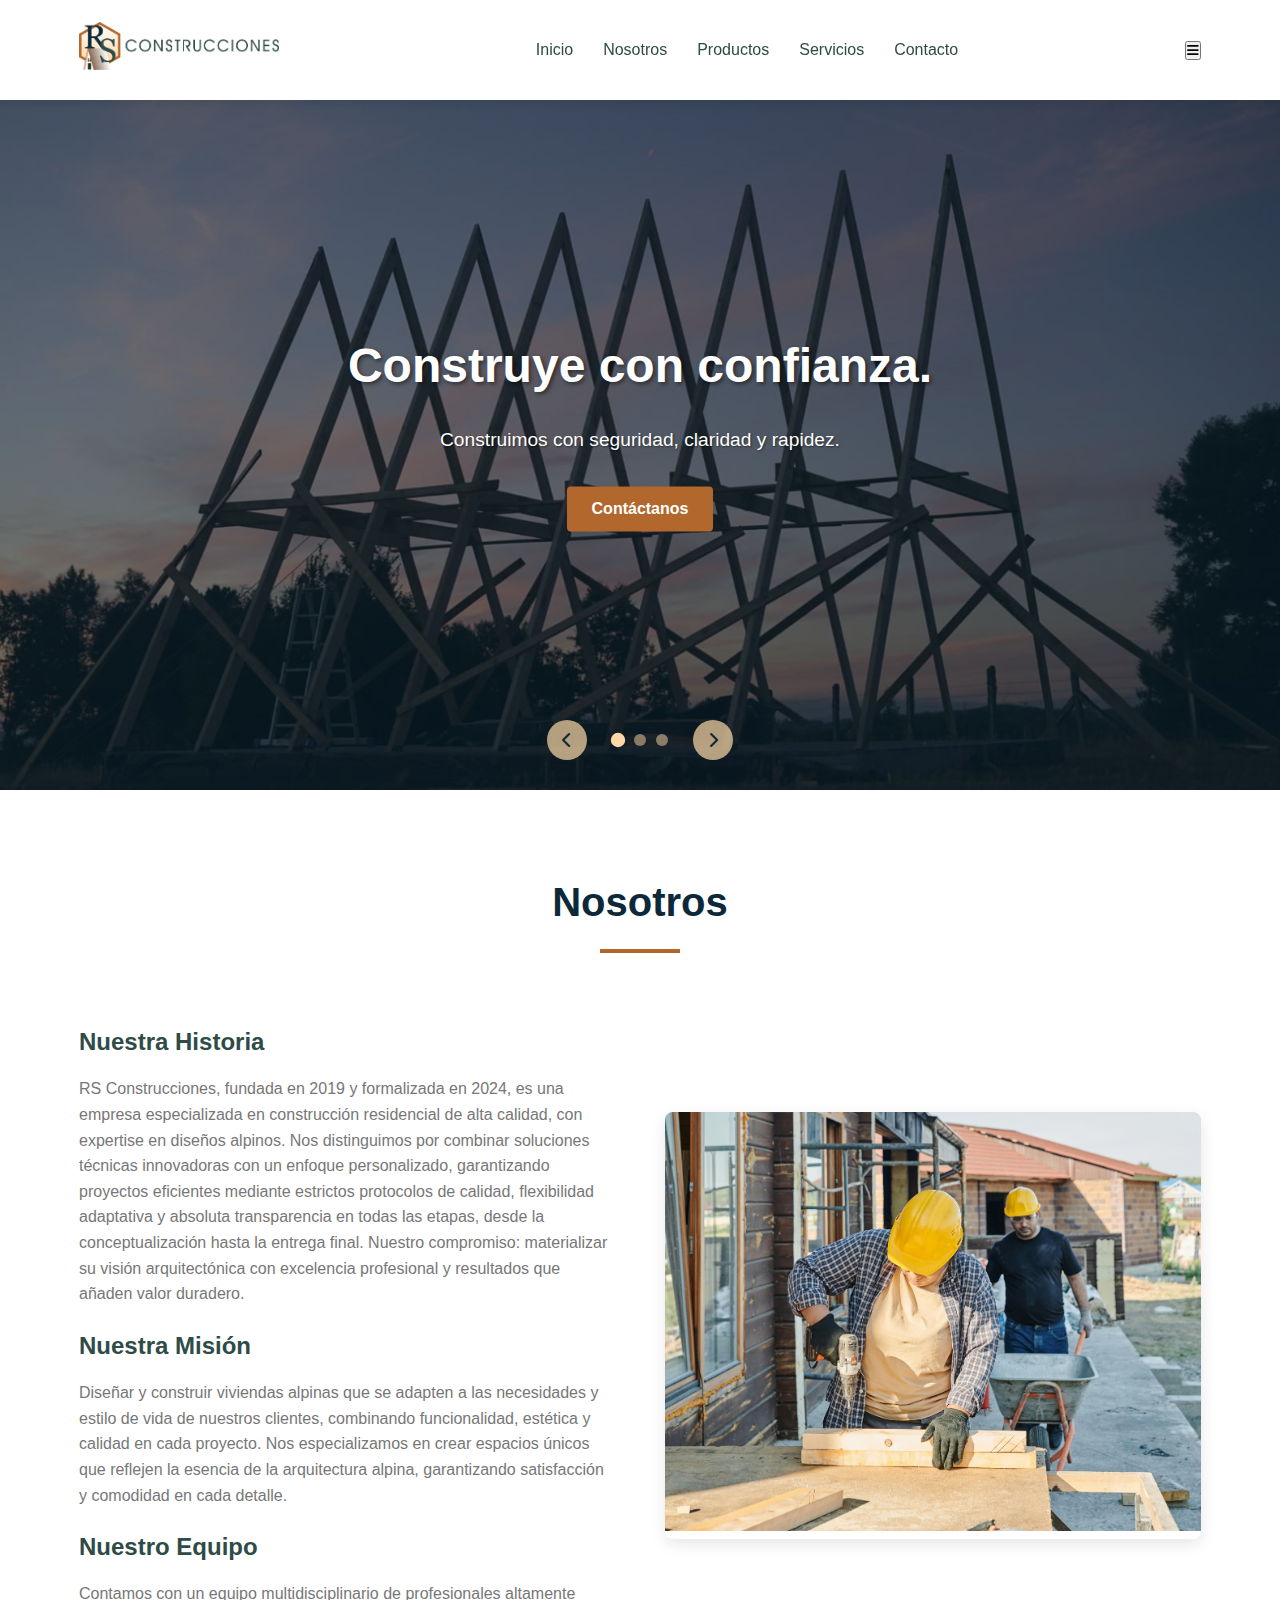
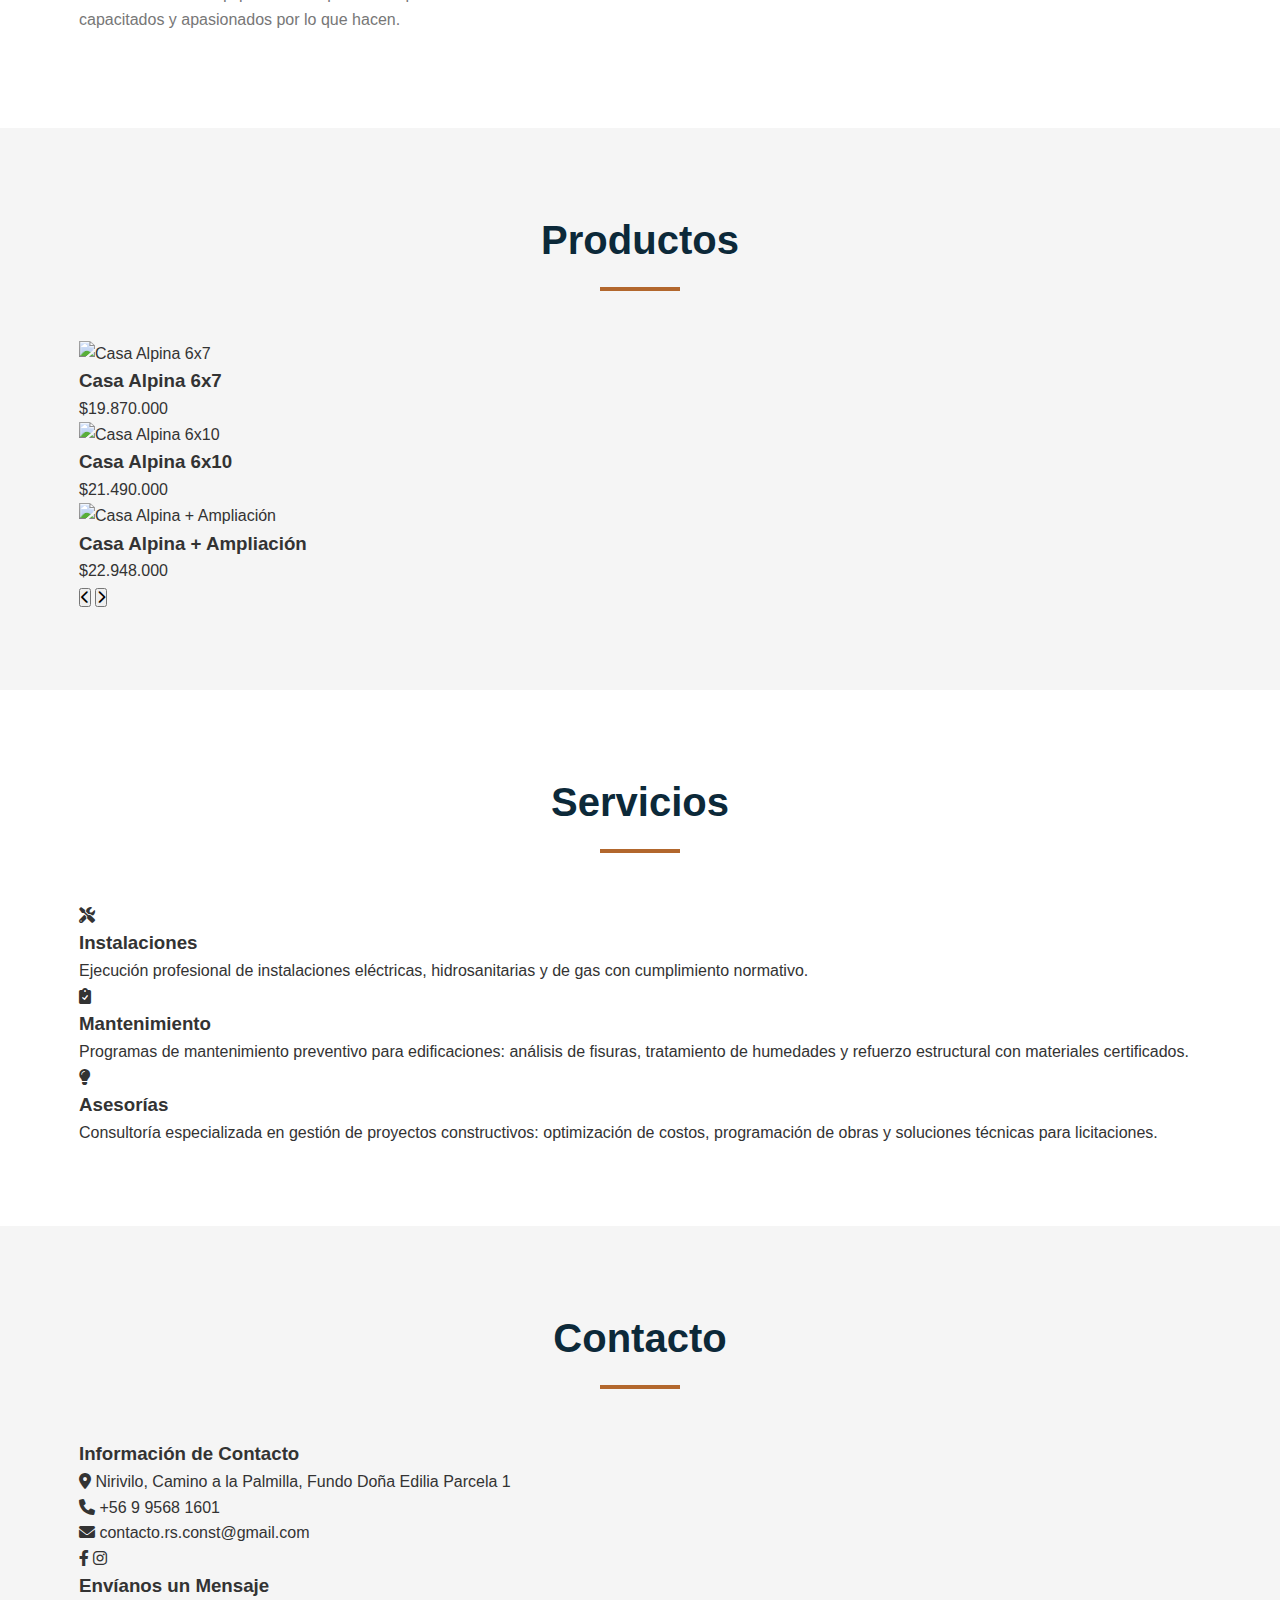
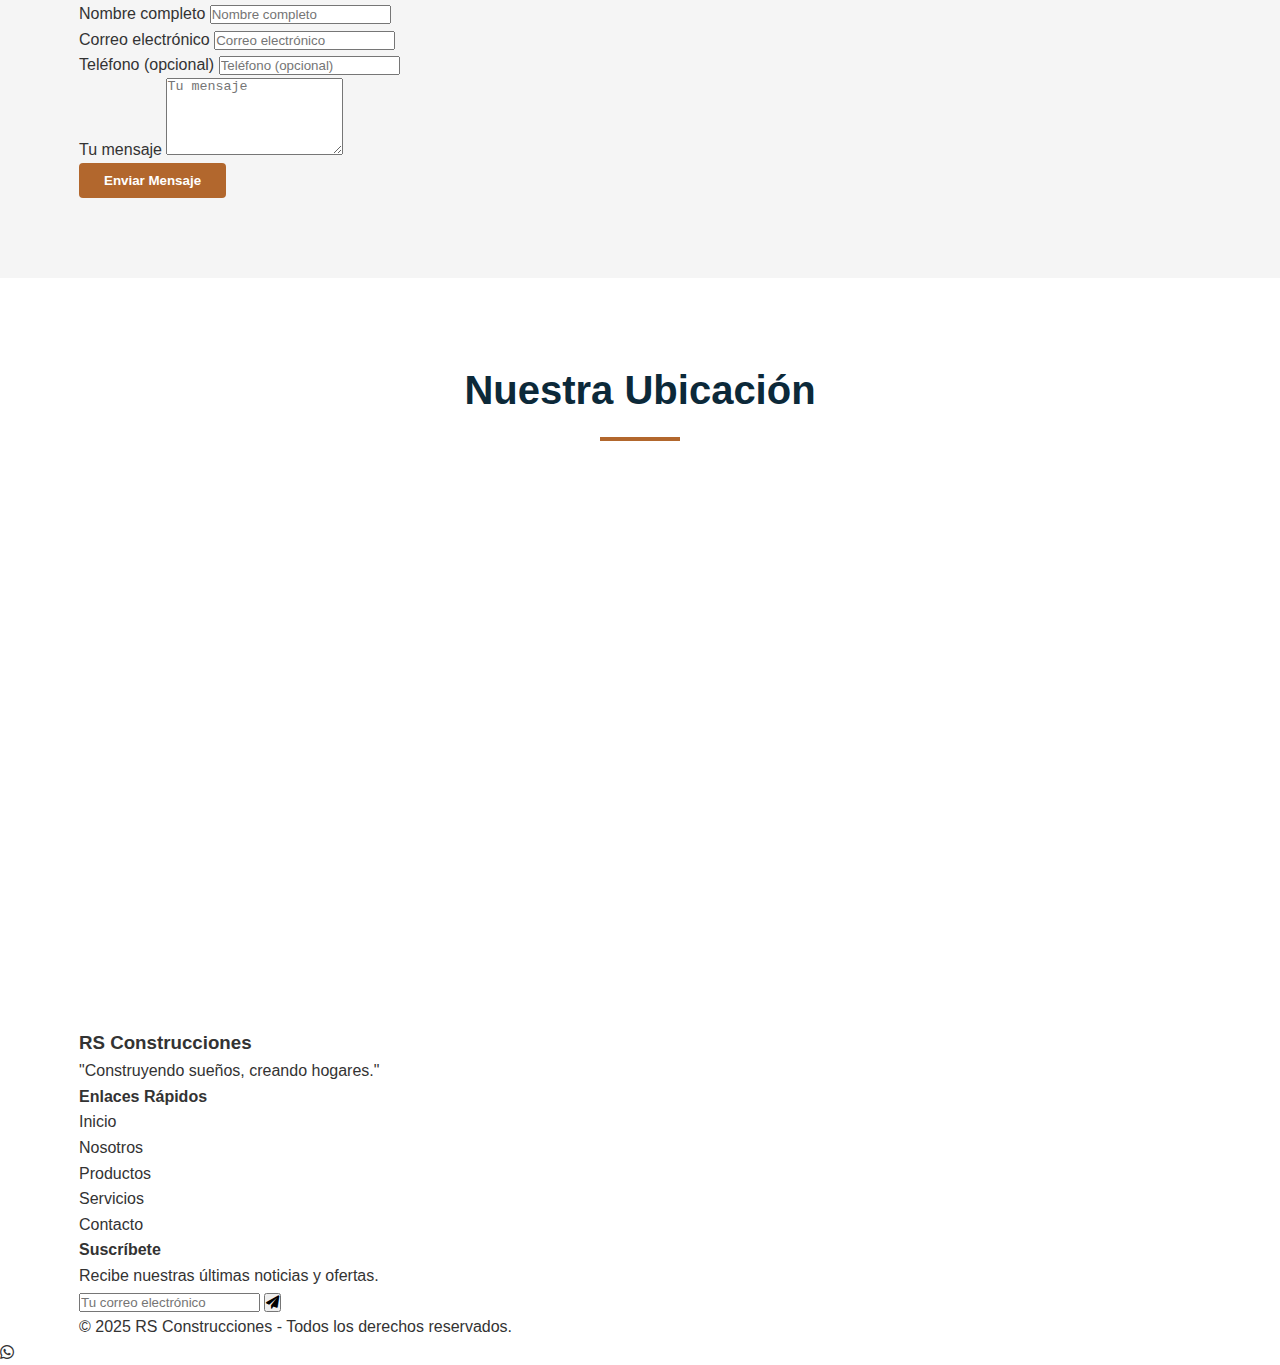
==== index.html @ 21eac75a "Update and rename home.html to index.html" ====
<!DOCTYPE html>
<html lang="es">
<head>
  <meta charset="UTF-8">
  <meta name="viewport" content="width=device-width, initial-scale=1.0">
  <title>RS Construcciones</title>
  <link rel="stylesheet" href="styles.css">
  <link rel="stylesheet" href="https://cdnjs.cloudflare.com/ajax/libs/font-awesome/6.0.0-beta3/css/all.min.css">
  <meta name="description" content="RS Construcciones - Construye con confianza, cubriendo todo Chile con soluciones innovadoras y de alta calidad.">
</head>
<body>
  <header>
    <div class="container">
      <!-- Logo a la izquierda -->
      <div class="logo-container">
        <a href="#inicio" aria-label="Inicio">
          <img src="media/Horizontalcolor.png" alt="Logo RS Construcciones" class="logo-img">
        </a>
      </div>
      <!-- Menú de navegación -->
      <nav aria-label="Menú principal">
        <ul>
          <li><a href="#inicio">Inicio</a></li>
          <li><a href="#nosotros">Nosotros</a></li>
          <li><a href="#productos">Productos</a></li>
          <li><a href="#servicios">Servicios</a></li>
          <li><a href="#contacto">Contacto</a></li>
        </ul>
      </nav>
      <!-- Botón menú móvil (hamburguesa) a la derecha -->
      <button class="menu-toggle" aria-label="Abrir menú"><i class="fas fa-bars"></i></button>
    </div>
  </header>

  <main>
    <!-- Sección Hero -->
    <section id="inicio" class="hero">
      <div class="slider-container">
        <div class="slider">
          <div class="slide active" style="background-image: url(media/fotos/alpina1.jpg);">
            <div class="slide-content">
              <h2>Construye con confianza.</h2>
              <p>Construimos con seguridad, claridad y rapidez.</p>
              <a href="#contacto" class="btn">Contáctanos</a>
            </div>
          </div>
          <div class="slide" style="background-image: url(media/fotos/todochile.jpg);">
            <div class="slide-content">
              <h2>Cubrimos todo Chile</h2>
              <p>Desde Arica hasta Punta Arenas, construimos casas a medida, adaptadas a cada clima y estilo.</p>
              <a href="#productos" class="btn">Ver Productos</a>
            </div>
          </div>
          <div class="slide" style="background-image: url(media/fotos/servicios.jpg);">
            <div class="slide-content">
              <h2>Servicios Personalizados</h2>
              <p>Soluciones adaptadas a tus necesidades específicas</p>
              <a href="#servicios" class="btn">Nuestros Servicios</a>
            </div>
          </div>
        </div>
        <div class="slider-nav">
          <button class="prev" aria-label="Slide anterior"><i class="fas fa-chevron-left"></i></button>
          <div class="dots"></div>
          <button class="next" aria-label="Slide siguiente"><i class="fas fa-chevron-right"></i></button>
        </div>
      </div>
    </section>

    <!-- Sección Nosotros -->
    <section id="nosotros" class="section">
      <div class="container">
        <h2 class="section-title">Nosotros</h2>
        <div class="content-wrapper">
          <div class="text-content">
            <h3>Nuestra Historia</h3>
            <p>RS Construcciones, fundada en 2019 y formalizada en 2024, es una empresa especializada en construcción residencial de alta calidad, con expertise en diseños alpinos. Nos distinguimos por combinar soluciones técnicas innovadoras con un enfoque personalizado, garantizando proyectos eficientes mediante estrictos protocolos de calidad, flexibilidad adaptativa y absoluta transparencia en todas las etapas, desde la conceptualización hasta la entrega final. Nuestro compromiso: materializar su visión arquitectónica con excelencia profesional y resultados que añaden valor duradero.</p>
            <h3>Nuestra Misión</h3>
            <p>Diseñar y construir viviendas alpinas que se adapten a las necesidades y estilo de vida de nuestros clientes, combinando funcionalidad, estética y calidad en cada proyecto. Nos especializamos en crear espacios únicos que reflejen la esencia de la arquitectura alpina, garantizando satisfacción y comodidad en cada detalle.</p>
            <h3>Nuestro Equipo</h3>
            <p>Contamos con un equipo multidisciplinario de profesionales altamente capacitados y apasionados por lo que hacen.</p>
          </div>
          <div class="image-content">
            <img src="media/fotos/equipo.jpg" alt="Nuestro equipo" loading="lazy">
          </div>
        </div>
      </div>
    </section>

    <!-- Sección Productos -->
    <section id="productos" class="section bg-light">
      <div class="container">
        <h2 class="section-title">Productos</h2>
        <!-- Carrusel de Productos Mejorado -->
        <div class="product-carousel">
          <div class="carousel-slider">
            <div class="product-slide active">
              <img src="media/fotos/producto1.jpg" alt="Casa Alpina 6x7">
              <div class="slide-description">
                <h3>Casa Alpina 6x7</h3>
                <p>$19.870.000</p>
              </div>
            </div>
            <div class="product-slide">
              <img src="media/fotos/producto2.jpg" alt="Casa Alpina 6x10">
              <div class="slide-description">
                <h3>Casa Alpina 6x10</h3>
                <p>$21.490.000</p>
              </div>
            </div>
            <div class="product-slide">
              <img src="media/fotos/producto3.jpg" alt="Casa Alpina + Ampliación">
              <div class="slide-description">
                <h3>Casa Alpina + Ampliación</h3>
                <p>$22.948.000</p>
              </div>
            </div>
          </div>
          <div class="carousel-nav">
            <button class="carousel-prev" aria-label="Producto anterior"><i class="fas fa-chevron-left"></i></button>
            <button class="carousel-next" aria-label="Producto siguiente"><i class="fas fa-chevron-right"></i></button>
          </div>
          <!-- Indicadores de Producto -->
          <div class="product-dots"></div>
        </div>
      </div>
    </section>

    <!-- Sección Servicios -->
    <section id="servicios" class="section">
      <div class="container">
        <h2 class="section-title">Servicios</h2>
        <div class="services-grid">
          <div class="service-card">
            <div class="service-icon">
              <i class="fas fa-tools"></i>
            </div>
            <h3>Instalaciones</h3>
            <p>Ejecución profesional de instalaciones eléctricas, hidrosanitarias y de gas con cumplimiento normativo.</p>
          </div>
          <div class="service-card">
            <div class="service-icon">
              <i class="fas fa-clipboard-check"></i>
            </div>
            <h3>Mantenimiento</h3>
            <p>Programas de mantenimiento preventivo para edificaciones: análisis de fisuras, tratamiento de humedades y refuerzo estructural con materiales certificados.</p>
          </div>
          <div class="service-card">
            <div class="service-icon">
              <i class="fas fa-lightbulb"></i>
            </div>
            <h3>Asesorías</h3>
            <p>Consultoría especializada en gestión de proyectos constructivos: optimización de costos, programación de obras y soluciones técnicas para licitaciones.</p>
          </div>
        </div>
      </div>
    </section>

    <!-- Sección Contacto -->
    <section id="contacto" class="section bg-light">
      <div class="container">
        <h2 class="section-title">Contacto</h2>
        <div class="contact-wrapper">
          <div class="contact-info">
            <h3>Información de Contacto</h3>
            <p><i class="fas fa-map-marker-alt"></i> Nirivilo, Camino a la Palmilla, Fundo Doña Edilia Parcela 1</p>
            <p><i class="fas fa-phone"></i> +56 9 9568 1601</p>
            <p><i class="fas fa-envelope"></i> contacto.rs.const@gmail.com</p>
            <div class="social-links">
              <a href="https://www.facebook.com/profile.php?id=61563843083548&locale=es_LA" aria-label="Facebook">
                <i class="fab fa-facebook-f"></i>
              </a>
              <a href="https://www.instagram.com/rs_construcciones_casas" aria-label="Instagram">
                <i class="fab fa-instagram"></i>
              </a>
            </div>
          </div>
          <div class="contact-form">
            <h3>Envíanos un Mensaje</h3>
            <form id="formContacto">
              <div class="form-group">
                <label for="nombre">Nombre completo</label>
                <input type="text" id="nombre" name="nombre" placeholder="Nombre completo" required>
              </div>
              <div class="form-group">
                <label for="email">Correo electrónico</label>
                <input type="email" id="email" name="email" placeholder="Correo electrónico" required>
              </div>
              <div class="form-group">
                <label for="telefono">Teléfono (opcional)</label>
                <input type="tel" id="telefono" name="telefono" placeholder="Teléfono (opcional)">
              </div>
              <div class="form-group">
                <label for="mensaje">Tu mensaje</label>
                <textarea id="mensaje" name="mensaje" placeholder="Tu mensaje" rows="5" required></textarea>
              </div>
              <button type="submit" class="btn">Enviar Mensaje</button>
            </form>
          </div>
        </div>
      </div>
    </section>

    <!-- Sección Mapa -->
    <section id="mapa" class="section">
      <div class="container">
        <h2 class="section-title">Nuestra Ubicación</h2>
        <div class="map-responsive">
          <iframe src="https://www.google.com/maps/embed?pb=!1m17!1m12!1m3!1d3248.033847619974!2d-72.0657954242202!3d-35.50344127264513!2m3!1f0!2f0!3f0!3m2!1i1024!2i768!4f13.1!3m2!1m1!2zMzXCsDMwJzEyLjQiUyA3MsKwMDMnNDcuNiJX!5e0!3m2!1ses-419!2scl!4v1743690383664!5m2!1ses-419!2scl" width="600" height="450" style="border:0;" allowfullscreen="" loading="lazy" referrerpolicy="no-referrer-when-downgrade"></iframe>
        </div>
      </div>
    </section>
  </main>

  <footer>
    <div class="container">
      <div class="footer-content">
        <div class="footer-logo">
          <h3>RS <span>Construcciones</span></h3>
          <p>"Construyendo sueños, creando hogares."</p>
        </div>
        <div class="footer-links">
          <h4>Enlaces Rápidos</h4>
          <ul>
            <li><a href="#inicio">Inicio</a></li>
            <li><a href="#nosotros">Nosotros</a></li>
            <li><a href="#productos">Productos</a></li>
            <li><a href="#servicios">Servicios</a></li>
            <li><a href="#contacto">Contacto</a></li>
          </ul>
        </div>
        <div class="footer-newsletter">
          <h4>Suscríbete</h4>
          <p>Recibe nuestras últimas noticias y ofertas.</p>
          <form>
            <input type="email" placeholder="Tu correo electrónico">
            <button type="submit"><i class="fas fa-paper-plane"></i></button>
          </form>
        </div>
      </div>
      <div class="footer-bottom">
        <p>&copy; 2025 RS Construcciones - Todos los derechos reservados.</p>
      </div>
    </div>
  </footer>

  <!-- Ícono flotante de WhatsApp -->
  <a href="https://wa.me/56995681601" target="_blank" class="whatsapp-float" aria-label="Chat vía WhatsApp">
    <i class="fab fa-whatsapp"></i>
  </a>

  <script src="script.js"></script>
</body>
</html>
---- styles.css ----
/* Variables de colores */
:root {
    --color-primary: #0C2939;
    --color-secondary: #2E4B47;
    --color-accent: #B2672D;
    --color-light-brown: #917763;
    --color-cream: #FCD8A6;
    --color-white: #FFFFFF;
    --color-light-gray: #F5F5F5;
    --color-gray: #DDDDDD;
    --color-dark-gray: #777777;
    --color-black: #333333;
}

/* Reset y estilos base */
* {
    margin: 0;
    padding: 0;
    box-sizing: border-box;
}

body {
    font-family: 'Segoe UI', Tahoma, Geneva, Verdana, sans-serif;
    line-height: 1.6;
    color: var(--color-black);
    background-color: var(--color-white);
}

a {
    text-decoration: none;
    color: inherit;
}

ul {
    list-style: none;
}

img {
    max-width: 100%;
    height: auto;
}

.container {
    width: 90%;
    max-width: 1200px;
    margin: 0 auto;
    padding: 0 15px;
}

.btn {
    display: inline-block;
    padding: 10px 25px;
    background-color: var(--color-accent);
    color: var(--color-white);
    border: none;
    border-radius: 4px;
    cursor: pointer;
    transition: all 0.3s ease;
    font-weight: 600;
}

.btn:hover {
    background-color: var(--color-light-brown);
    transform: translateY(-2px);
}

.section {
    padding: 80px 0;
}

.section-title {
    text-align: center;
    margin-bottom: 50px;
    font-size: 2.5rem;
    color: var(--color-primary);
    position: relative;
}

.section-title::after {
    content: '';
    display: block;
    width: 80px;
    height: 4px;
    background-color: var(--color-accent);
    margin: 15px auto 0;
}

.bg-light {
    background-color: var(--color-light-gray);
}

/* Header */
header {
    background-color:  #FFFFFF;
    color: #2E4B47;
    padding: 20px 0;
    position: fixed;
    width: 100%;
    top: 0;
    z-index: 1000;
    box-shadow: 0 2px 10px rgba(0, 0, 0, 0.1);
}

header .container {
    display: flex;
    justify-content: space-between;
    align-items: center;
}

.logo {
    font-size: 1.8rem;
    font-weight: 700;
}

.logo span {
    color: var(--color-accent);
}

nav ul {
    display: flex;
}

nav ul li {
    margin-left: 30px;
}

nav ul li a {
    font-weight: 500;
    transition: color 0.3s ease;
}

nav ul li a:hover {
    color: var(--color-accent);
}

/* Modificaciones en la sección del Header */

header .container {
    display: flex;
    justify-content: space-between;
    align-items: center;
    flex-wrap: wrap;
}

.logo-container {
    height: 60px; /* Altura fija para el contenedor del logo */
    display: flex;
    align-items: center;
}

.logo-img {
    height: 100%;
    width: auto;
    max-width: 200px; /* Ancho máximo para el logo */
    object-fit: contain;
    transition: opacity 0.3s ease;
}

.logo-img:hover {
    opacity: 0.9;
}

/* Ajustes para dispositivos móviles */
@media (max-width: 768px) {
    header .container {
        flex-direction: column;
        gap: 15px;
        padding: 10px 0;
    }
    
    .logo-container {
        height: 50px;
    }
    
    nav ul {
        flex-wrap: wrap;
        justify-content: center;
    }
    
    nav ul li {
        margin: 0 15px 5px;
    }
}

@media (max-width: 576px) {
    .logo-container {
        height: 40px;
    }
    
    .logo-img {
        max-width: 180px;
    }
}

/* Hero Slider */
.hero {
    margin-top: 70px;
    position: relative;
}

.slider-container {
    position: relative;
    overflow: hidden;
    height: 80vh;
    min-height: 500px;
}

.slider {
    display: flex;
    height: 100%;
    transition: transform 0.5s ease-in-out;
}

.slide {
    min-width: 100%;
    height: 100%;
    background-size: cover;
    background-position: center;
    position: relative;
}

.slide::before {
    content: '';
    position: absolute;
    top: 0;
    left: 0;
    width: 100%;
    height: 100%;
    background-color: rgba(12, 41, 57, 0.5);
}

.slide-content {
    position: absolute;
    top: 50%;
    left: 50%;
    transform: translate(-50%, -50%);
    text-align: center;
    color: var(--color-white);
    width: 80%;
    max-width: 800px;
    z-index: 1;
}

.slide-content h2 {
    font-size: 3rem;
    margin-bottom: 20px;
    text-shadow: 2px 2px 4px rgba(0, 0, 0, 0.5);
}

.slide-content p {
    font-size: 1.2rem;
    margin-bottom: 30px;
    text-shadow: 1px 1px 2px rgba(0, 0, 0, 0.5);
}

.slider-nav {
    position: absolute;
    bottom: 30px;
    left: 50%;
    transform: translateX(-50%);
    display: flex;
    align-items: center;
    z-index: 2;
}

.slider-nav button {
    background-color: rgba(252, 216, 166, 0.7);
    color: var(--color-primary);
    border: none;
    width: 40px;
    height: 40px;
    border-radius: 50%;
    cursor: pointer;
    display: flex;
    align-items: center;
    justify-content: center;
    transition: all 0.3s ease;
    font-size: 1rem;
}

.slider-nav button:hover {
    background-color: var(--color-cream);
}

.dots {
    display: flex;
    margin: 0 20px;
}

.dot {
    width: 12px;
    height: 12px;
    border-radius: 50%;
    background-color: rgba(252, 216, 166, 0.5);
    margin: 0 5px;
    cursor: pointer;
    transition: all 0.3s ease;
}

.dot.active {
    background-color: var(--color-cream);
    transform: scale(1.2);
}

/* Sección Nosotros */
.content-wrapper {
    display: flex;
    align-items: center;
    gap: 50px;
}

.text-content {
    flex: 1;
}

.text-content h3 {
    font-size: 1.5rem;
    color: var(--color-secondary);
    margin: 20px 0 15px;
}

.text-content p {
    margin-bottom: 15px;
    color: var(--color-dark-gray);
}

.image-content {
    flex: 1;
    border-radius: 8px;
    overflow: hidden;
    box-shadow: 0 5px 15px rgba(0, 0, 0, 0.1);
}

/* Sección Productos

/* Media Queries para Responsividad */

/* Tablets y pantallas pequeñas (768px - 1024px) */
@media (max-width: 1024px) {
    .slider-container {
        height: 70vh;
    }
    
    .slide-content h2 {
        font-size: 2.5rem;
    }
    
    .content-wrapper {
        flex-direction: column;
        gap: 30px;
    }
    
    .products-grid {
        grid-template-columns: repeat(2, 1fr);
    }
    
    .services-grid {
        grid-template-columns: repeat(2, 1fr);
    }
    
    .contact-wrapper {
        flex-direction: column;
        gap: 40px;
    }
    
    .footer-content {
        grid-template-columns: repeat(2, 1fr);
        gap: 30px;
    }
}

/* Tablets pequeñas y móviles en landscape (576px - 768px) */
@media (max-width: 768px) {
    header .container {
        flex-direction: column;
        gap: 15px;
    }
    
    nav ul {
        flex-wrap: wrap;
        justify-content: center;
    }
    
    nav ul li {
        margin: 0 15px 5px;
    }
    
    .slider-container {
        height: 60vh;
        min-height: 400px;
    }
    
    .slide-content h2 {
        font-size: 2rem;
    }
    
    .slide-content p {
        font-size: 1rem;
    }
    
    .section {
        padding: 60px 0;
    }
    
    .section-title {
        font-size: 2rem;
        margin-bottom: 40px;
    }
    
    .products-grid {
        gap: 20px;
    }
    
    .services-grid {
        gap: 20px;
    }
    
    .service-card {
        padding: 20px;
    }
}

/* Móviles (hasta 576px) */
@media (max-width: 576px) {
    .slider-container {
        height: 50vh;
        min-height: 350px;
    }
    
    .slide-content h2 {
        font-size: 1.8rem;
        margin-bottom: 15px;
    }
    
    .btn {
        padding: 8px 20px;
    }
    
    .section {
        padding: 50px 0;
    }
    
    .section-title {
        font-size: 1.8rem;
        margin-bottom: 30px;
    }
    
    .products-grid {
        grid-template-columns: 1fr;
    }
    
    .services-grid {
        grid-template-columns: 1fr;
    }
    
    .service-card {
        padding: 15px;
    }
    
    .contact-form {
        padding: 20px;
    }
    
    .footer-content {
        grid-template-columns: 1fr;
    }
    
    .footer-links, .footer-newsletter {
        margin-top: 30px;
    }
}

/* Móviles muy pequeños (hasta 400px) */
@media (max-width: 400px) {
    .slider-container {
        height: 45vh;
        min-height: 300px;
    }
    
    .slide-content h2 {
        font-size: 1.5rem;
    }
    
    .slide-content p {
        font-size: 0.9rem;
    }
    
    .slider-nav button {
        width: 30px;
        height: 30px;
        font-size: 0.8rem;
    }
    
    .dot {
        width: 10px;
        height: 10px;
    }
    
    nav ul li {
        margin: 0 10px 5px;
    }
    
    .section-title {
        font-size: 1.6rem;
    }
}
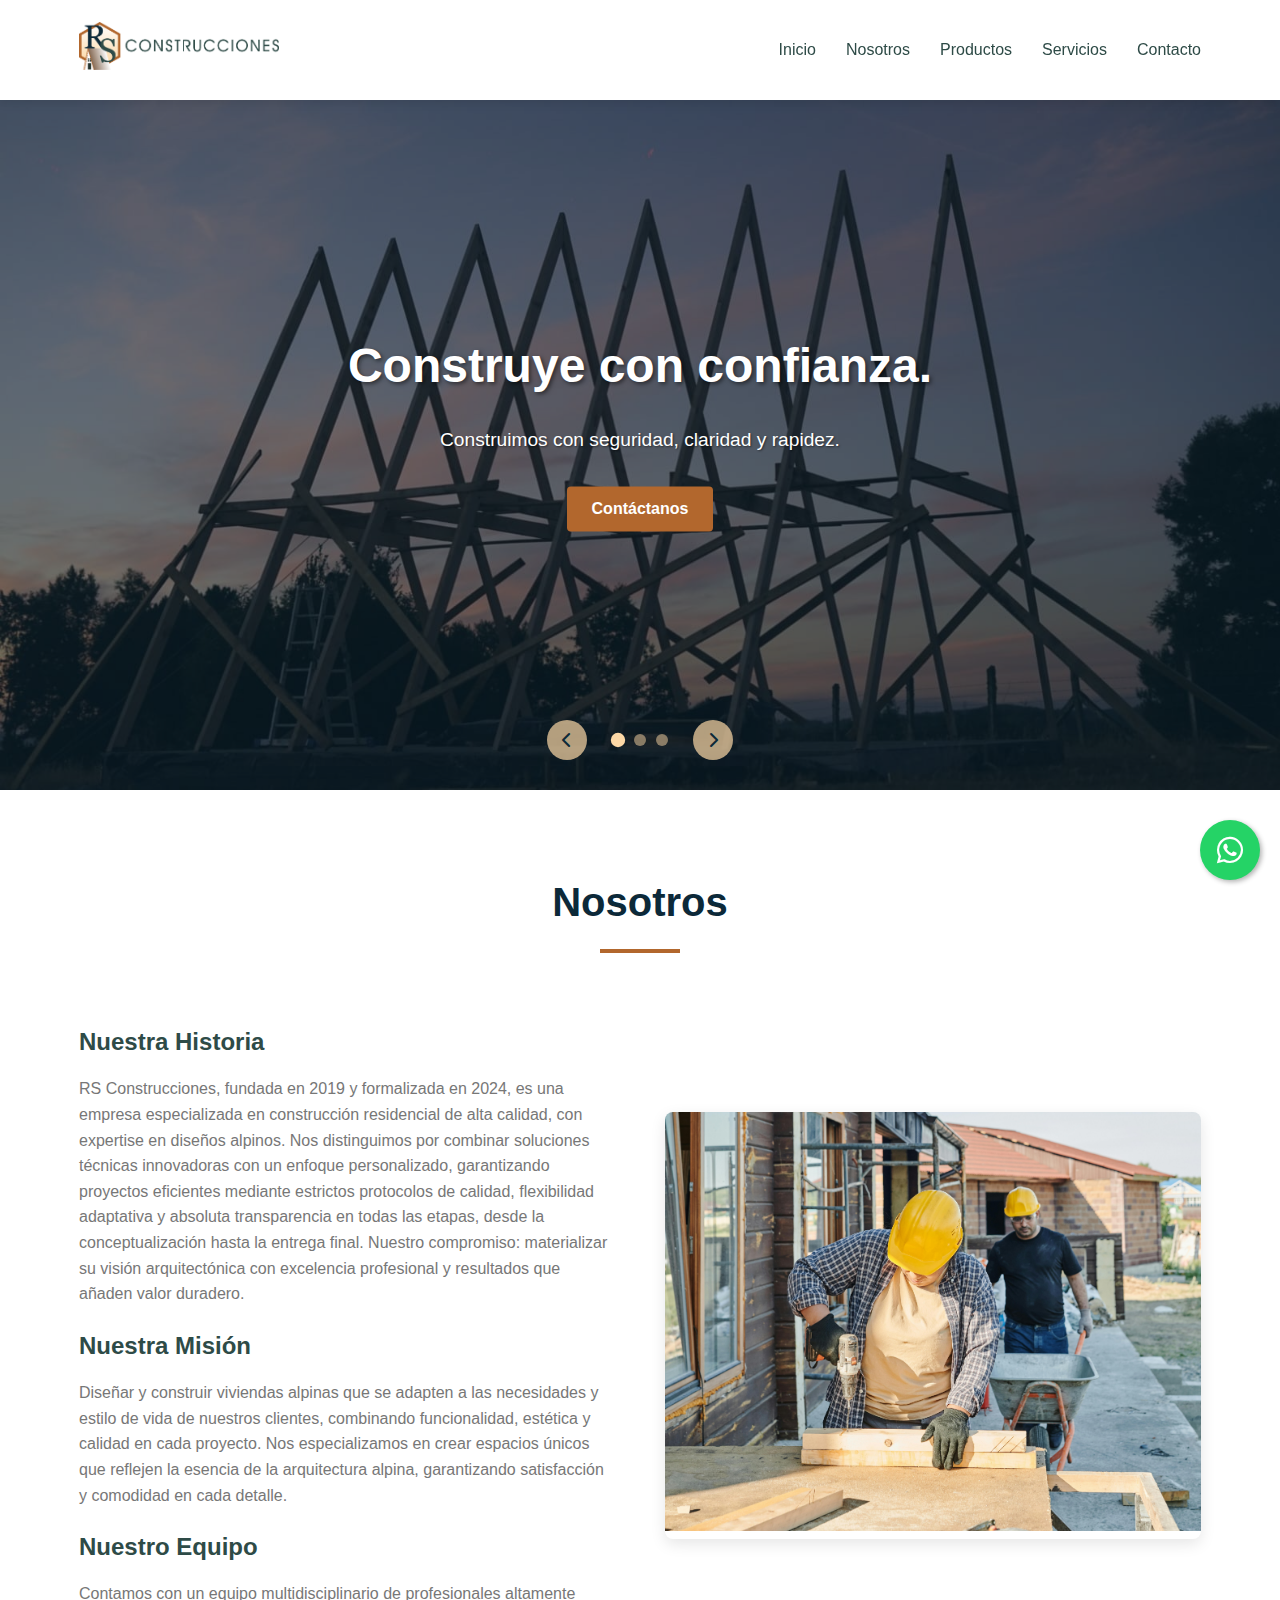
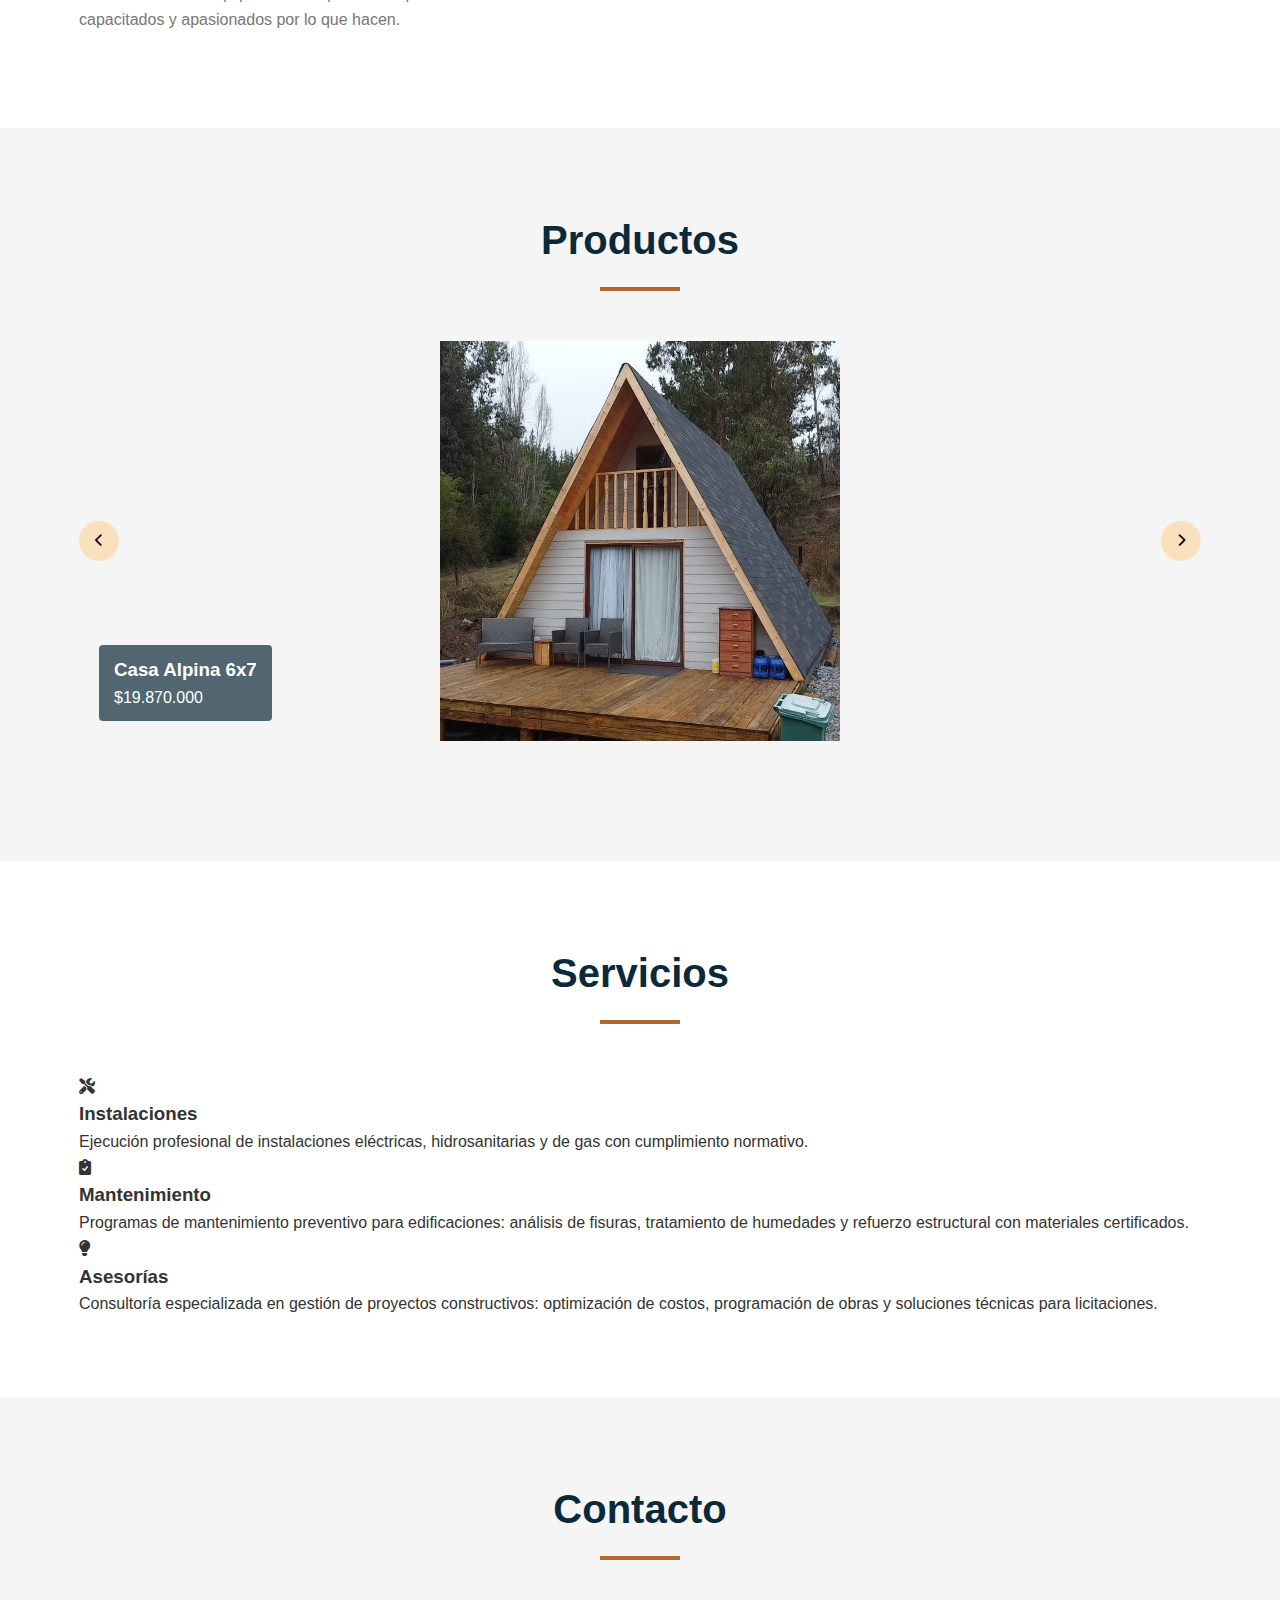
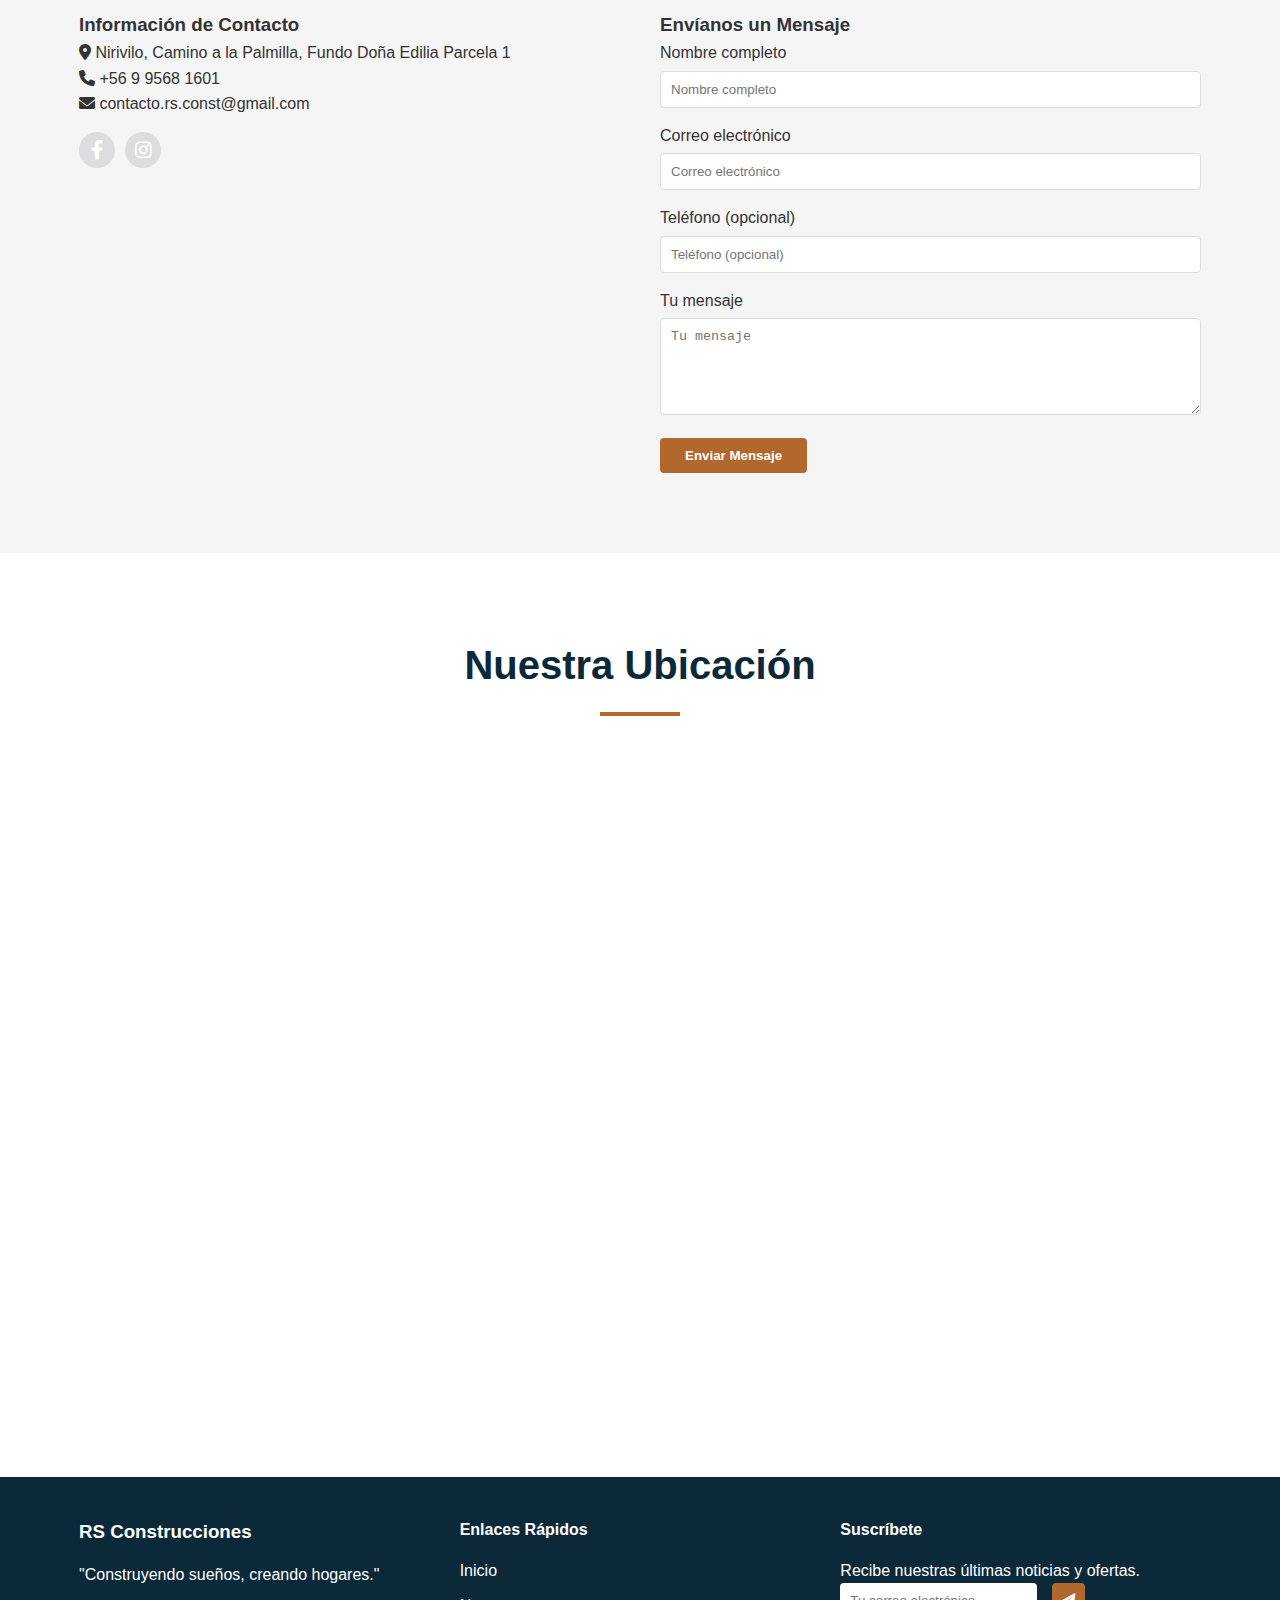
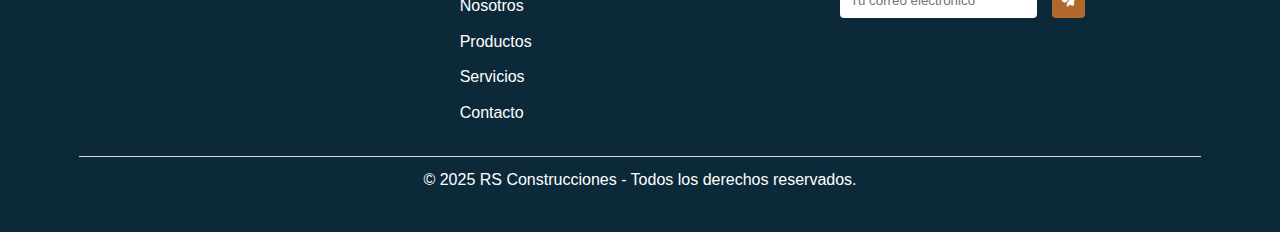
==== commit fcb2dd43: "Update index.html" ====
--- a/index.html
+++ b/index.html
@@ -3,6 +3,8 @@
 <head>
   <meta charset="UTF-8">
   <meta name="viewport" content="width=device-width, initial-scale=1.0">
+  <link rel="icon" sizes="32x32" href="media/favicon-32x32.png" type="image/png">
+  <link rel="icon" sizes="16x16" href="media/favicon-16x16.png" type="image/png">
   <title>RS Construcciones</title>
   <link rel="stylesheet" href="styles.css">
   <link rel="stylesheet" href="https://cdnjs.cloudflare.com/ajax/libs/font-awesome/6.0.0-beta3/css/all.min.css">
--- a/styles.css
+++ b/styles.css
@@ -10,44 +10,44 @@
     --color-gray: #DDDDDD;
     --color-dark-gray: #777777;
     --color-black: #333333;
-}
-
-/* Reset y estilos base */
-* {
+  }
+  
+  /* Reset y estilos base */
+  * {
     margin: 0;
     padding: 0;
     box-sizing: border-box;
-}
-
-body {
+  }
+  
+  body {
     font-family: 'Segoe UI', Tahoma, Geneva, Verdana, sans-serif;
     line-height: 1.6;
     color: var(--color-black);
     background-color: var(--color-white);
-}
-
-a {
+  }
+  
+  a {
     text-decoration: none;
     color: inherit;
-}
-
-ul {
+  }
+  
+  ul {
     list-style: none;
-}
-
-img {
+  }
+  
+  img {
     max-width: 100%;
     height: auto;
-}
-
-.container {
+  }
+  
+  .container {
     width: 90%;
     max-width: 1200px;
     margin: 0 auto;
     padding: 0 15px;
-}
-
-.btn {
+  }
+  
+  .btn {
     display: inline-block;
     padding: 10px 25px;
     background-color: var(--color-accent);
@@ -57,169 +57,130 @@
     cursor: pointer;
     transition: all 0.3s ease;
     font-weight: 600;
-}
-
-.btn:hover {
+  }
+  
+  .btn:hover {
     background-color: var(--color-light-brown);
     transform: translateY(-2px);
-}
-
-.section {
+  }
+  
+  .section {
     padding: 80px 0;
-}
-
-.section-title {
+  }
+  
+  .section-title {
     text-align: center;
     margin-bottom: 50px;
     font-size: 2.5rem;
     color: var(--color-primary);
     position: relative;
-}
-
-.section-title::after {
+  }
+  
+  .section-title::after {
     content: '';
     display: block;
     width: 80px;
     height: 4px;
     background-color: var(--color-accent);
     margin: 15px auto 0;
-}
-
-.bg-light {
+  }
+  
+  .bg-light {
     background-color: var(--color-light-gray);
-}
-
-/* Header */
-header {
-    background-color:  #FFFFFF;
-    color: #2E4B47;
+  }
+  
+  /* Header */
+  header {
+    background-color: var(--color-white);
+    color: var(--color-secondary);
     padding: 20px 0;
     position: fixed;
     width: 100%;
     top: 0;
     z-index: 1000;
     box-shadow: 0 2px 10px rgba(0, 0, 0, 0.1);
-}
-
-header .container {
+  }
+  
+  header .container {
     display: flex;
     justify-content: space-between;
     align-items: center;
-}
-
-.logo {
+    flex-wrap: wrap;
+  }
+  
+  .logo-container {
+    height: 60px;
+    display: flex;
+    align-items: center;
+  }
+  
+  .logo-img {
+    height: 100%;
+    width: auto;
+    max-width: 200px;
+    object-fit: contain;
+    transition: opacity 0.3s ease;
+  }
+  
+  .logo-img:hover {
+    opacity: 0.9;
+  }
+  
+  /* Botón menú móvil */
+  .menu-toggle {
+    display: none;
+    background: none;
+    border: none;
     font-size: 1.8rem;
-    font-weight: 700;
-}
-
-.logo span {
-    color: var(--color-accent);
-}
-
-nav ul {
-    display: flex;
-}
-
-nav ul li {
+    color: var(--color-primary);
+  }
+  
+  /* Menú de navegación */
+  nav ul {
+    display: flex;
+  }
+  
+  nav ul li {
     margin-left: 30px;
-}
-
-nav ul li a {
+  }
+  
+  nav ul li a {
     font-weight: 500;
     transition: color 0.3s ease;
-}
-
-nav ul li a:hover {
+  }
+  
+  nav ul li a:hover {
     color: var(--color-accent);
-}
-
-/* Modificaciones en la sección del Header */
-
-header .container {
-    display: flex;
-    justify-content: space-between;
-    align-items: center;
-    flex-wrap: wrap;
-}
-
-.logo-container {
-    height: 60px; /* Altura fija para el contenedor del logo */
-    display: flex;
-    align-items: center;
-}
-
-.logo-img {
-    height: 100%;
-    width: auto;
-    max-width: 200px; /* Ancho máximo para el logo */
-    object-fit: contain;
-    transition: opacity 0.3s ease;
-}
-
-.logo-img:hover {
-    opacity: 0.9;
-}
-
-/* Ajustes para dispositivos móviles */
-@media (max-width: 768px) {
-    header .container {
-        flex-direction: column;
-        gap: 15px;
-        padding: 10px 0;
-    }
-    
-    .logo-container {
-        height: 50px;
-    }
-    
-    nav ul {
-        flex-wrap: wrap;
-        justify-content: center;
-    }
-    
-    nav ul li {
-        margin: 0 15px 5px;
-    }
-}
-
-@media (max-width: 576px) {
-    .logo-container {
-        height: 40px;
-    }
-    
-    .logo-img {
-        max-width: 180px;
-    }
-}
-
-/* Hero Slider */
-.hero {
+  }
+  
+  /* Hero Slider */
+  .hero {
     margin-top: 70px;
     position: relative;
-}
-
-.slider-container {
+  }
+  
+  .slider-container {
     position: relative;
     overflow: hidden;
     height: 80vh;
     min-height: 500px;
-}
-
-.slider {
+  }
+  
+  .slider {
     display: flex;
     height: 100%;
     transition: transform 0.5s ease-in-out;
-}
-
-.slide {
+  }
+  
+  .slide {
     min-width: 100%;
     height: 100%;
     background-size: cover;
     background-position: center;
     position: relative;
-}
-
-.slide::before {
+  }
+  
+  .slide::before {
     content: '';
     position: absolute;
     top: 0;
@@ -227,9 +188,9 @@
     width: 100%;
     height: 100%;
     background-color: rgba(12, 41, 57, 0.5);
-}
-
-.slide-content {
+  }
+  
+  .slide-content {
     position: absolute;
     top: 50%;
     left: 50%;
@@ -239,21 +200,21 @@
     width: 80%;
     max-width: 800px;
     z-index: 1;
-}
-
-.slide-content h2 {
+  }
+  
+  .slide-content h2 {
     font-size: 3rem;
     margin-bottom: 20px;
     text-shadow: 2px 2px 4px rgba(0, 0, 0, 0.5);
-}
-
-.slide-content p {
+  }
+  
+  .slide-content p {
     font-size: 1.2rem;
     margin-bottom: 30px;
     text-shadow: 1px 1px 2px rgba(0, 0, 0, 0.5);
-}
-
-.slider-nav {
+  }
+  
+  .slider-nav {
     position: absolute;
     bottom: 30px;
     left: 50%;
@@ -261,9 +222,9 @@
     display: flex;
     align-items: center;
     z-index: 2;
-}
-
-.slider-nav button {
+  }
+  
+  .slider-nav button {
     background-color: rgba(252, 216, 166, 0.7);
     color: var(--color-primary);
     border: none;
@@ -276,18 +237,19 @@
     justify-content: center;
     transition: all 0.3s ease;
     font-size: 1rem;
-}
-
-.slider-nav button:hover {
+  }
+  
+  .slider-nav button:hover {
     background-color: var(--color-cream);
-}
-
-.dots {
+  }
+  
+  /* Dots para slider */
+  .dots {
     display: flex;
     margin: 0 20px;
-}
-
-.dot {
+  }
+  
+  .dot {
     width: 12px;
     height: 12px;
     border-radius: 50%;
@@ -295,212 +257,418 @@
     margin: 0 5px;
     cursor: pointer;
     transition: all 0.3s ease;
-}
-
-.dot.active {
+  }
+  
+  .dot.active {
     background-color: var(--color-cream);
     transform: scale(1.2);
-}
-
-/* Sección Nosotros */
-.content-wrapper {
+  }
+  
+  /* Sección Nosotros */
+  .content-wrapper {
     display: flex;
     align-items: center;
     gap: 50px;
-}
-
-.text-content {
+  }
+  
+  .text-content {
     flex: 1;
-}
-
-.text-content h3 {
+  }
+  
+  .text-content h3 {
     font-size: 1.5rem;
     color: var(--color-secondary);
     margin: 20px 0 15px;
-}
-
-.text-content p {
+  }
+  
+  .text-content p {
     margin-bottom: 15px;
     color: var(--color-dark-gray);
-}
-
-.image-content {
+  }
+  
+  .image-content {
     flex: 1;
     border-radius: 8px;
     overflow: hidden;
     box-shadow: 0 5px 15px rgba(0, 0, 0, 0.1);
-}
-
-/* Sección Productos
-
-/* Media Queries para Responsividad */
-
-/* Tablets y pantallas pequeñas (768px - 1024px) */
-@media (max-width: 1024px) {
+  }
+  
+  /* Carrusel de Productos Mejorado */
+  .product-carousel {
+    position: relative;
+    overflow: hidden;
+    margin-bottom: 40px;
+    height: 400px;
+  }
+  
+  .carousel-slider {
+    display: flex;
+    transition: transform 0.5s ease-in-out;
+    height: 100%;
+  }
+  
+  .product-slide {
+    min-width: 100%;
+    height: 100%;
+    position: relative;
+  }
+  
+  .product-slide img {
+    width: 100%;
+    height: 100%;
+    object-fit: contain;
+  }
+  
+  .slide-description {
+    position: absolute;
+    bottom: 20px;
+    left: 20px;
+    background: rgba(12, 41, 57, 0.7);
+    color: var(--color-white);
+    padding: 10px 15px;
+    border-radius: 4px;
+  }
+  
+  .carousel-nav {
+    position: absolute;
+    top: 50%;
+    width: 100%;
+    display: flex;
+    justify-content: space-between;
+    transform: translateY(-50%);
+    z-index: 2;
+  }
+  
+  .carousel-nav button {
+    background: rgba(252, 216, 166, 0.7);
+    border: none;
+    width: 40px;
+    height: 40px;
+    border-radius: 50%;
+    cursor: pointer;
+    display: flex;
+    align-items: center;
+    justify-content: center;
+    transition: all 0.3s ease;
+  }
+  
+  .carousel-nav button:hover {
+    background: var(--color-cream);
+  }
+  
+  /* Indicadores de Producto */
+  .product-dots {
+    display: flex;
+    justify-content: center;
+    margin-top: 10px;
+  }
+  
+  .product-dots .dot {
+    width: 12px;
+    height: 12px;
+    background: rgba(252, 216, 166, 0.5);
+    border-radius: 50%;
+    margin: 0 5px;
+    cursor: pointer;
+    transition: transform 0.3s ease;
+  }
+  
+  .product-dots .dot.active {
+    background: var(--color-cream);
+    transform: scale(1.2);
+  }
+  
+  /* Mapa Responsivo */
+  .map-responsive {
+    overflow: hidden;
+    padding-bottom: 56.25%;
+    position: relative;
+    height: 0;
+  }
+  
+  .map-responsive iframe {
+    position: absolute;
+    top: 0;
+    left: 0;
+    width: 100%;
+    height: 100%;
+  }
+  
+  /* Sección Contacto */
+  .contact-wrapper {
+    display: flex;
+    align-items: flex-start;
+    gap: 40px;
+    flex-wrap: wrap;
+  }
+  
+  .contact-info, 
+  .contact-form {
+    flex: 1;
+    min-width: 280px;
+  }
+  
+  .contact-form input,
+  .contact-form textarea {
+    width: 100%;
+    padding: 10px;
+    margin-top: 5px;
+    margin-bottom: 15px;
+    border: 1px solid var(--color-gray);
+    border-radius: 4px;
+  }
+  
+  /* Redes Sociales */
+  .social-links {
+    margin-top: 15px;
+    display: flex;
+    gap: 10px;
+  }
+  
+  .social-links a {
+    display: flex;
+    align-items: center;
+    justify-content: center;
+    font-size: 1.2rem;
+    width: 36px;
+    height: 36px;
+    border-radius: 50%;
+    background: var(--color-gray);
+    color: var(--color-white);
+    transition: background 0.3s ease;
+  }
+  
+  .social-links a:hover {
+    background: var(--color-accent);
+  }
+  
+  /* Footer Estilizado */
+  footer {
+    background-color: var(--color-primary);
+    color: var(--color-white);
+    padding: 40px 0;
+  }
+  
+  .footer-content {
+    display: flex;
+    flex-wrap: wrap;
+    justify-content: space-between;
+    gap: 20px;
+    margin-bottom: 20px;
+  }
+  
+  .footer-logo,
+  .footer-links,
+  .footer-newsletter {
+    flex: 1 1 300px;
+  }
+  
+  .footer-logo h3,
+  .footer-links h4,
+  .footer-newsletter h4 {
+    margin-bottom: 15px;
+  }
+  
+  .footer-links ul li {
+    margin-bottom: 10px;
+  }
+  
+  .footer-links ul li a {
+    color: var(--color-white);
+  }
+  
+  .footer-newsletter input {
+    padding: 10px;
+    border: none;
+    margin-right: 10px;
+    border-radius: 4px;
+  }
+  
+  .footer-newsletter button {
+    padding: 10px;
+    border: none;
+    background-color: var(--color-accent);
+    color: var(--color-white);
+    cursor: pointer;
+    border-radius: 4px;
+  }
+  
+  .footer-bottom {
+    text-align: center;
+    border-top: 1px solid var(--color-gray);
+    padding-top: 10px;
+  }
+  
+  /* Ícono de WhatsApp Flotante */
+  .whatsapp-float {
+    position: fixed;
+    width: 60px;
+    height: 60px;
+    bottom: 20px;
+    right: 20px;
+    background-color: #25D366;
+    color: #FFF;
+    border-radius: 50%;
+    text-align: center;
+    font-size: 30px;
+    z-index: 1000;
+    display: flex;
+    align-items: center;
+    justify-content: center;
+    box-shadow: 2px 2px 5px rgba(0, 0, 0, 0.3);
+    transition: background-color 0.3s ease;
+  }
+  
+  .whatsapp-float:hover {
+    background-color: #128C7E;
+  }
+  
+  /* Menú móvil (para pantallas hasta 768px) */
+  @media (max-width: 768px) {
+    .menu-toggle {
+      display: block;
+    }
+    
+    /* Ocultar menú por defecto */
+    nav ul {
+      display: none;
+      flex-direction: column;
+      position: absolute;
+      top: 100%;
+      left: 0;
+      right: 0;
+      background: var(--color-white);
+      box-shadow: 0 2px 5px rgba(0, 0, 0, 0.1);
+    }
+    
+    /* Mostrar menú al activar la clase */
+    nav ul.active {
+      display: flex;
+    }
+    
+    nav ul li {
+      margin: 10px 0;
+      text-align: center;
+      margin-left: 0;
+    }
+    
+    header .container {
+      flex-direction: row;
+      justify-content: space-between;
+    }
+  }
+  
+  /* Ajustes para dispositivos hasta 1024px */
+  @media (max-width: 1024px) {
     .slider-container {
-        height: 70vh;
+      height: 70vh;
     }
     
     .slide-content h2 {
-        font-size: 2.5rem;
+      font-size: 2.5rem;
     }
     
     .content-wrapper {
-        flex-direction: column;
-        gap: 30px;
-    }
-    
-    .products-grid {
-        grid-template-columns: repeat(2, 1fr);
-    }
-    
-    .services-grid {
-        grid-template-columns: repeat(2, 1fr);
-    }
-    
-    .contact-wrapper {
-        flex-direction: column;
-        gap: 40px;
+      flex-direction: column;
+      gap: 30px;
+    }
+  }
+  
+  /* Ajustes para móviles hasta 576px */
+  @media (max-width: 576px) {
+    .slider-container {
+      height: 50vh;
+      min-height: 350px;
+    }
+    
+    .slide-content h2 {
+      font-size: 1.8rem;
+      margin-bottom: 15px;
+    }
+    
+    .btn {
+      padding: 8px 20px;
+    }
+    
+    .section {
+      padding: 50px 0;
+    }
+    
+    .section-title {
+      font-size: 1.8rem;
+      margin-bottom: 30px;
+    }
+    
+    h2, h3, h4 {
+      font-size: 1.8rem;
+    }
+    
+    p {
+      font-size: 1rem;
+    }
+    
+    .image-content img {
+      width: 100%;
+      height: auto;
+    }
+    
+    footer .container {
+      display: flex;
+      flex-direction: column;
+      align-items: center;
     }
     
     .footer-content {
-        grid-template-columns: repeat(2, 1fr);
-        gap: 30px;
-    }
-}
-
-/* Tablets pequeñas y móviles en landscape (576px - 768px) */
-@media (max-width: 768px) {
-    header .container {
-        flex-direction: column;
-        gap: 15px;
-    }
-    
-    nav ul {
-        flex-wrap: wrap;
-        justify-content: center;
+      flex-direction: column;
+      align-items: center;
+      gap: 20px;
+    }
+    
+    .footer-logo,
+    .footer-links,
+    .footer-newsletter {
+      text-align: center;
+    }
+    
+    .social-links a {
+      font-size: 1.5rem;
+      width: 44px;
+      height: 44px;
+    }
+  }
+  
+  /* Móviles muy pequeños (hasta 400px) */
+  @media (max-width: 400px) {
+    .slider-container {
+      height: 45vh;
+      min-height: 300px;
+    }
+    
+    .slide-content h2 {
+      font-size: 1.5rem;
+    }
+    
+    .slide-content p {
+      font-size: 0.9rem;
+    }
+    
+    .slider-nav button {
+      width: 30px;
+      height: 30px;
+      font-size: 0.8rem;
+    }
+    
+    .dot {
+      width: 10px;
+      height: 10px;
     }
     
     nav ul li {
-        margin: 0 15px 5px;
-    }
-    
-    .slider-container {
-        height: 60vh;
-        min-height: 400px;
-    }
-    
-    .slide-content h2 {
-        font-size: 2rem;
-    }
-    
-    .slide-content p {
-        font-size: 1rem;
-    }
-    
-    .section {
-        padding: 60px 0;
+      margin: 0 10px 5px;
     }
     
     .section-title {
-        font-size: 2rem;
-        margin-bottom: 40px;
-    }
-    
-    .products-grid {
-        gap: 20px;
-    }
-    
-    .services-grid {
-        gap: 20px;
-    }
-    
-    .service-card {
-        padding: 20px;
-    }
-}
-
-/* Móviles (hasta 576px) */
-@media (max-width: 576px) {
-    .slider-container {
-        height: 50vh;
-        min-height: 350px;
-    }
-    
-    .slide-content h2 {
-        font-size: 1.8rem;
-        margin-bottom: 15px;
-    }
-    
-    .btn {
-        padding: 8px 20px;
-    }
-    
-    .section {
-        padding: 50px 0;
-    }
-    
-    .section-title {
-        font-size: 1.8rem;
-        margin-bottom: 30px;
-    }
-    
-    .products-grid {
-        grid-template-columns: 1fr;
-    }
-    
-    .services-grid {
-        grid-template-columns: 1fr;
-    }
-    
-    .service-card {
-        padding: 15px;
-    }
-    
-    .contact-form {
-        padding: 20px;
-    }
-    
-    .footer-content {
-        grid-template-columns: 1fr;
-    }
-    
-    .footer-links, .footer-newsletter {
-        margin-top: 30px;
-    }
-}
-
-/* Móviles muy pequeños (hasta 400px) */
-@media (max-width: 400px) {
-    .slider-container {
-        height: 45vh;
-        min-height: 300px;
-    }
-    
-    .slide-content h2 {
-        font-size: 1.5rem;
-    }
-    
-    .slide-content p {
-        font-size: 0.9rem;
-    }
-    
-    .slider-nav button {
-        width: 30px;
-        height: 30px;
-        font-size: 0.8rem;
-    }
-    
-    .dot {
-        width: 10px;
-        height: 10px;
-    }
-    
-    nav ul li {
-        margin: 0 10px 5px;
-    }
-    
-    .section-title {
-        font-size: 1.6rem;
-    }
-}+      font-size: 1.6rem;
+    }
+  }
+  
